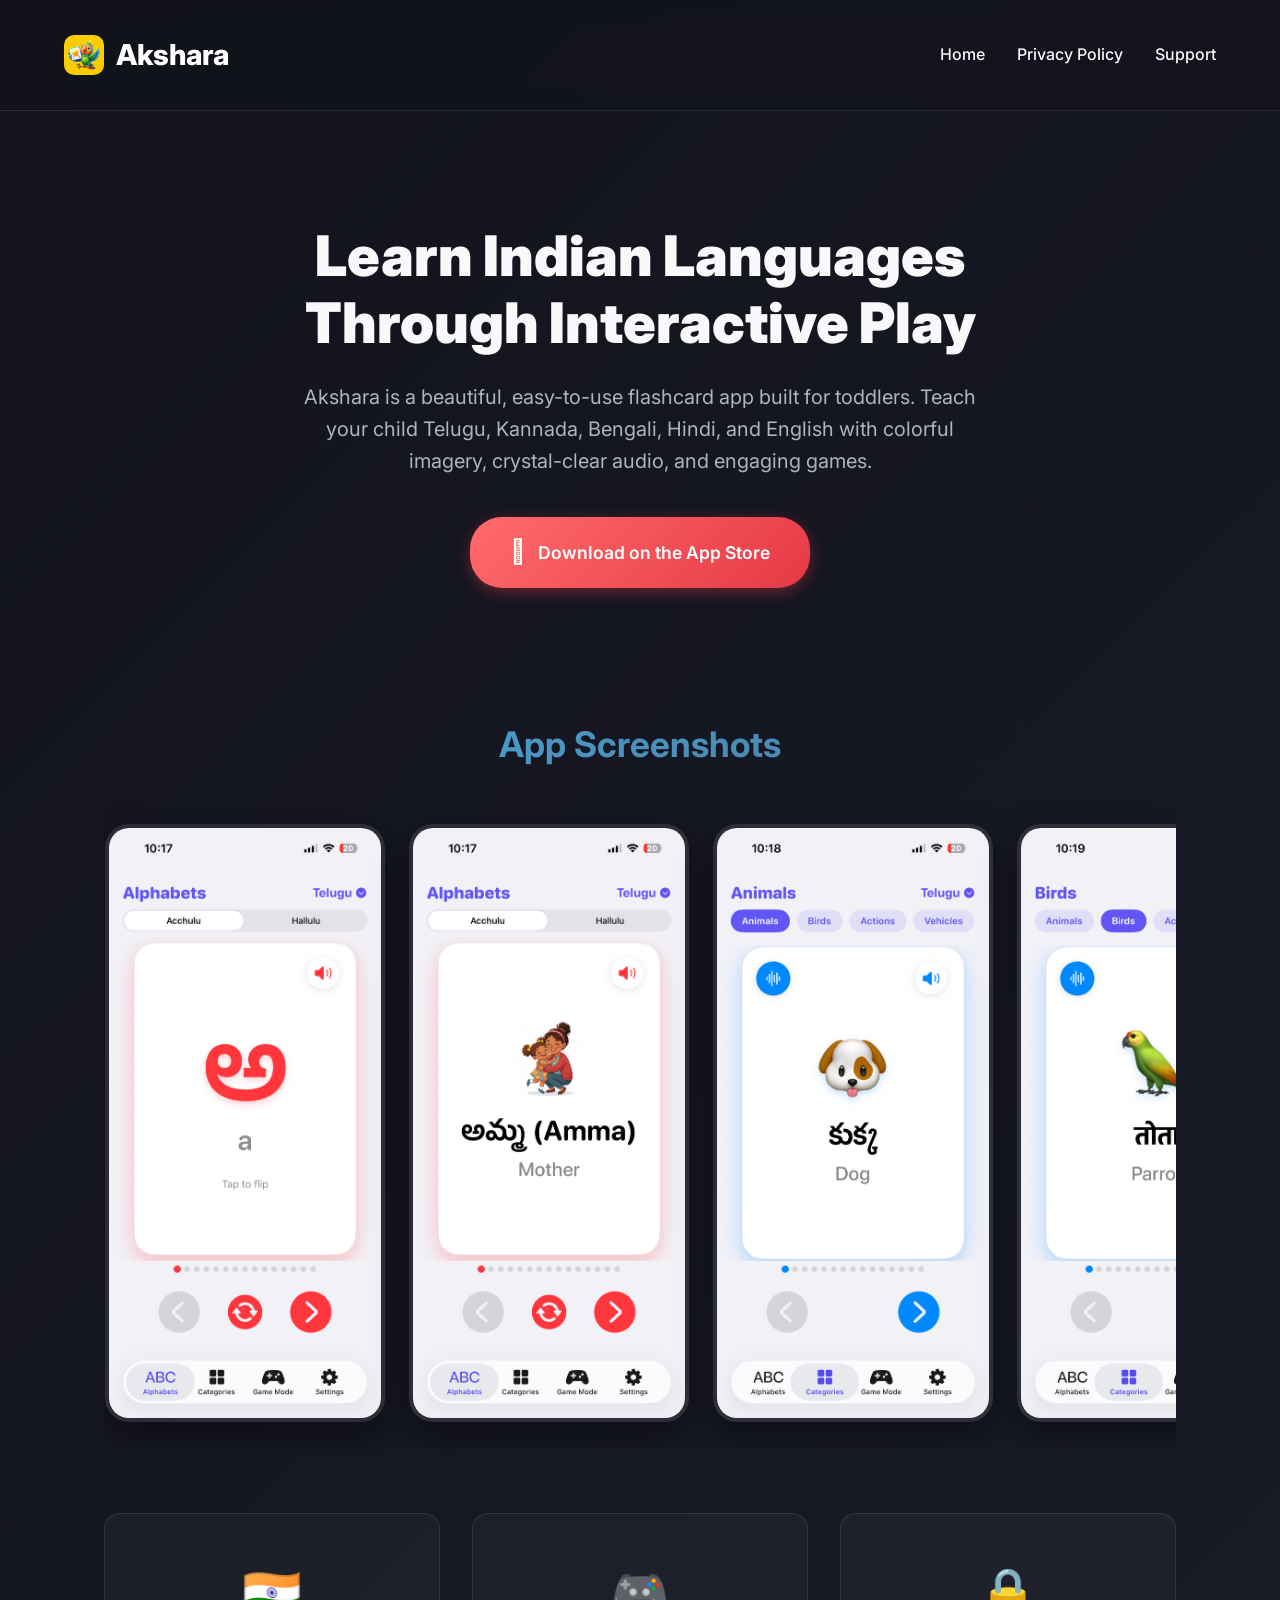
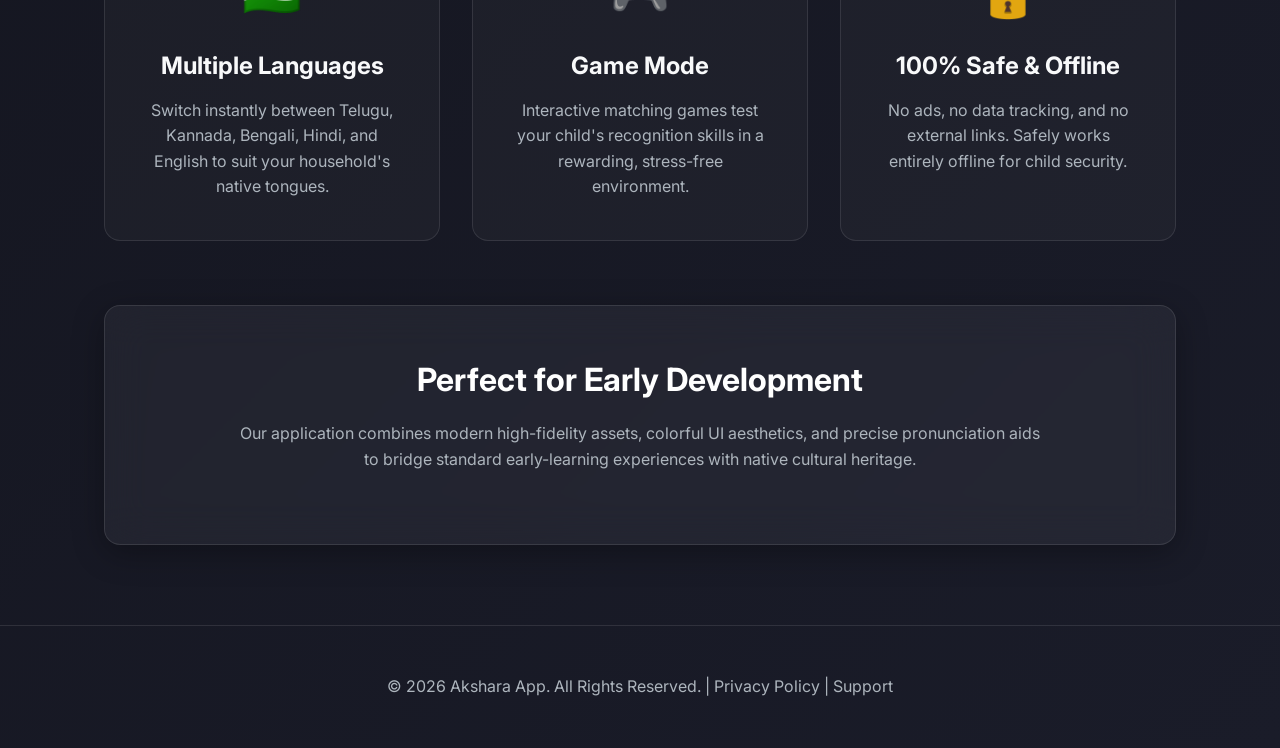
==== index.html @ ad1d8354 "feat: added static pages for Akshara app to enable AppStore registration" ====
<!DOCTYPE html>
<html lang="en">
<head>
  <meta charset="UTF-8">
  <meta name="viewport" content="width=device-width, initial-scale=1.0">
  <title>Akshara - Indian Language Learning App</title>
  <meta name="description" content="A fun, kid-friendly flashcard app designed to teach your child Indian languages like Telugu, Kannada, Bengali, Hindi, and English.">
  <link rel="stylesheet" href="style.css">
  <link rel="preconnect" href="https://fonts.googleapis.com">
  <link rel="preconnect" href="https://fonts.gstatic.com" crossorigin>
  <link href="https://fonts.googleapis.com/css2?family=Inter:wght@400;600;800;900&display=swap" rel="stylesheet">
</head>
<body>

  <header>
    <div class="logo"><img src="AppIcon.png" alt="Akshara App Icon" class="app-icon"> Akshara</div>
    <nav>
      <ul>
        <li><a href="index.html">Home</a></li>
        <li><a href="privacy.html">Privacy Policy</a></li>
        <li><a href="support.html">Support</a></li>
      </ul>
    </nav>
  </header>

  <main>
    <section class="hero fade-in">
      <h1>Learn Indian Languages <br>Through Interactive Play</h1>
      <p>Akshara is a beautiful, easy-to-use flashcard app built for toddlers. Teach your child Telugu, Kannada, Bengali, Hindi, and English with colorful imagery, crystal-clear audio, and engaging games.</p>
      <a href="#" class="cta-button">
        <span style="font-size: 1.5rem;"></span> Download on the App Store
      </a>
    </section>

    <section class="screenshots-container fade-in">
      <h2>App Screenshots</h2>
      <div class="screenshots-scroll">
        <div class="screenshot-item"><img src="Screenshot_1.PNG" alt="Akshara Screenshot 1"></div>
        <div class="screenshot-item"><img src="Screenshot_2.PNG" alt="Akshara Screenshot 2"></div>
        <div class="screenshot-item"><img src="Screenshot_3.PNG" alt="Akshara Screenshot 3"></div>
        <div class="screenshot-item"><img src="Screenshot_4.PNG" alt="Akshara Screenshot 4"></div>
        <div class="screenshot-item"><img src="Screenshot_5.PNG" alt="Akshara Screenshot 5"></div>
        <div class="screenshot-item"><img src="Screenshot_6.PNG" alt="Akshara Screenshot 6"></div>
        <div class="screenshot-item"><img src="Screenshot_7.PNG" alt="Akshara Screenshot 7"></div>
        <div class="screenshot-item"><img src="Screenshot_8.PNG" alt="Akshara Screenshot 8"></div>
        <div class="screenshot-item"><img src="Screenshot_9.PNG" alt="Akshara Screenshot 9"></div>
        <div class="screenshot-item"><img src="Screenshot_10.PNG" alt="Akshara Screenshot 10"></div>
        <div class="screenshot-item"><img src="Screenshot_11.PNG" alt="Akshara Screenshot 11"></div>
      </div>
    </section>

    <section class="features-grid fade-in">
      <div class="feature-card">
        <div class="feature-icon">🇮🇳</div>
        <h3>Multiple Languages</h3>
        <p>Switch instantly between Telugu, Kannada, Bengali, Hindi, and English to suit your household's native tongues.</p>
      </div>

      <div class="feature-card">
        <div class="feature-icon">🎮</div>
        <h3>Game Mode</h3>
        <p>Interactive matching games test your child's recognition skills in a rewarding, stress-free environment.</p>
      </div>

      <div class="feature-card">
        <div class="feature-icon">🔒</div>
        <h3>100% Safe & Offline</h3>
        <p>No ads, no data tracking, and no external links. Safely works entirely offline for child security.</p>
      </div>
    </section>

    <section class="glass-card fade-in" style="text-align: center; margin-top: 4rem;">
      <h2 style="font-size: 2rem; margin-bottom: 1rem; color: #FFF;">Perfect for Early Development</h2>
      <p style="color: var(--text-secondary); max-width: 800px; margin: 0 auto 1.5rem;">Our application combines modern high-fidelity assets, colorful UI aesthetics, and precise pronunciation aids to bridge standard early-learning experiences with native cultural heritage.</p>
    </section>
  </main>

  <footer>
    <p>&copy; 2026 Akshara App. All Rights Reserved. | <a href="privacy.html">Privacy Policy</a> | <a href="support.html">Support</a></p>
  </footer>

</body>
</html>
---- style.css ----
:root {
  --font-family: 'Inter', system-ui, -apple-system, sans-serif;
  --bg-gradient: linear-gradient(135deg, #12131C 0%, #1A1C29 100%);
  --accent-color: #E63946;
  --accent-gradient: linear-gradient(135deg, #FF6B6B 0%, #E63946 100%);
  --secondary-color: #457B9D;
  --secondary-gradient: linear-gradient(135deg, #4EA8DE 0%, #457B9D 100%);
  --glass-bg: rgba(255, 255, 255, 0.05);
  --glass-border: rgba(255, 255, 255, 0.1);
  --text-primary: #F8F9FA;
  --text-secondary: #ADB5BD;
  --radius-sm: 8px;
  --radius-md: 16px;
  --radius-lg: 32px;
}

* {
  margin: 0;
  padding: 0;
  box-sizing: border-box;
}

body {
  font-family: var(--font-family);
  background: var(--bg-gradient);
  color: var(--text-primary);
  min-height: 100vh;
  display: flex;
  flex-direction: column;
  line-height: 1.6;
  overflow-x: hidden;
}

a {
  color: inherit;
  text-decoration: none;
}

/* Animations */
@keyframes fadeIn {
  from { opacity: 0; transform: translateY(20px); }
  to { opacity: 1; transform: translateY(0); }
}

@keyframes pulse {
  0% { transform: scale(1); }
  50% { transform: scale(1.05); }
  100% { transform: scale(1); }
}

.fade-in {
  animation: fadeIn 0.8s ease forwards;
}

/* Header/Navigation */
header {
  padding: 2rem 5%;
  display: flex;
  justify-content: space-between;
  align-items: center;
  border-bottom: 1px solid var(--glass-border);
  backdrop-filter: blur(10px);
  position: sticky;
  top: 0;
  z-index: 100;
  background: rgba(18, 19, 28, 0.8);
}

.logo {
  font-size: 1.8rem;
  font-weight: 800;
  color: #FFF;
  display: flex;
  align-items: center;
  gap: 0.75rem;
}

.app-icon {
  width: 40px;
  height: 40px;
  border-radius: 10px;
  object-fit: cover;
}

.hero-screenshot {
  max-width: 100%;
  width: 320px;
  border-radius: 20px;
  box-shadow: 0 20px 40px rgba(0, 0, 0, 0.4);
  margin-top: 3rem;
  border: 4px solid var(--glass-border);
  transition: transform 0.3s ease;
}

.hero-screenshot:hover {
  transform: translateY(-5px);
}

nav ul {
  display: flex;
  gap: 2rem;
  list-style: none;
}

nav a {
  font-weight: 500;
  transition: color 0.3s ease;
}

nav a:hover {
  color: #FF6B6B;
}

/* Main Layout */
main {
  flex: 1;
  width: 100%;
  max-width: 1200px;
  margin: 0 auto;
  padding: 3rem 5%;
}

/* Hero Section (Landing Page) */
.hero {
  display: flex;
  flex-direction: column;
  align-items: center;
  text-align: center;
  padding: 4rem 0;
}

.hero h1 {
  font-size: 3.5rem;
  font-weight: 900;
  margin-bottom: 1.5rem;
  line-height: 1.2;
}

.hero p {
  font-size: 1.25rem;
  color: var(--text-secondary);
  max-width: 700px;
  margin-bottom: 2.5rem;
}

/* CTA Buttons */
.cta-button {
  display: inline-flex;
  align-items: center;
  gap: 0.75rem;
  background: var(--accent-gradient);
  color: #FFF;
  padding: 1rem 2.5rem;
  border-radius: var(--radius-lg);
  font-size: 1.1rem;
  font-weight: 600;
  border: none;
  cursor: pointer;
  box-shadow: 0 4px 15px rgba(230, 57, 70, 0.4);
  transition: all 0.3s ease;
}

.cta-button:hover {
  transform: translateY(-3px) scale(1.02);
  box-shadow: 0 8px 25px rgba(230, 57, 70, 0.6);
}

/* Glassmorphic Cards (Features, Policies) */
.glass-card {
  background: var(--glass-bg);
  border: 1px solid var(--glass-border);
  backdrop-filter: blur(20px);
  border-radius: var(--radius-md);
  padding: 3rem;
  margin-top: 2rem;
  margin-bottom: 2rem;
  box-shadow: 0 8px 32px 0 rgba(0, 0, 0, 0.3);
}

/* Grid Layouts */
.features-grid {
  display: grid;
  grid-template-columns: repeat(auto-fit, minmax(280px, 1fr));
  gap: 2rem;
  width: 100%;
  margin-top: 3rem;
}

.feature-card {
  background: rgba(255, 255, 255, 0.03);
  border: 1px solid var(--glass-border);
  border-radius: var(--radius-md);
  padding: 2.5rem;
  text-align: center;
  transition: transform 0.3s ease, border-color 0.3s ease;
}

.feature-card:hover {
  transform: translateY(-10px);
  border-color: rgba(255, 255, 255, 0.2);
}

.feature-icon {
  font-size: 3rem;
  margin-bottom: 1rem;
}

.feature-card h3 {
  margin-bottom: 0.75rem;
  font-size: 1.5rem;
}

.feature-card p {
  color: var(--text-secondary);
}

/* Content Styling (Privacy, Terms, Support) */
.content h2 {
  font-size: 2.2rem;
  margin-bottom: 1.5rem;
  background: var(--secondary-gradient);
  -webkit-background-clip: text;
  -webkit-text-fill-color: transparent;
}

.content h3 {
  font-size: 1.5rem;
  margin-top: 2rem;
  margin-bottom: 1rem;
}

.content p, .content ul {
  margin-bottom: 1.5rem;
  color: var(--text-secondary);
  font-size: 1.1rem;
}

.content ul {
  padding-left: 2rem;
}

.content li {
  margin-bottom: 0.5rem;
}

/* Contact Info (Support) */
.contact-info {
  display: flex;
  flex-direction: column;
  gap: 1rem;
  margin-top: 2rem;
}

.contact-item {
  display: flex;
  align-items: center;
  gap: 1rem;
  font-size: 1.1rem;
}

.contact-item span {
  font-size: 1.5rem;
}

/* Footer */
footer {
  padding: 3rem 5%;
  text-align: center;
  color: var(--text-secondary);
  border-top: 1px solid var(--glass-border);
  margin-top: auto;
}

/* Responsive */
@media (max-width: 768px) {
  header {
    flex-direction: column;
    gap: 1.5rem;
    padding: 1.5rem 5%;
  }
  
  .hero h1 {
    font-size: 2.5rem;
  }
}

/* Screenshots Carousel */
.screenshots-container {
  width: 100%;
  margin: 4rem 0;
  text-align: center;
}

.screenshots-container h2 {
  font-size: 2.2rem;
  margin-bottom: 2rem;
  background: var(--secondary-gradient);
  -webkit-background-clip: text;
  -webkit-text-fill-color: transparent;
}

.screenshots-scroll {
  display: flex;
  gap: 24px;
  overflow-x: auto;
  padding: 20px 5%;
  scroll-snap-type: x mandatory;
  -webkit-overflow-scrolling: touch;
  scrollbar-width: none; /* Firefox */
}

.screenshots-scroll::-webkit-scrollbar {
  display: none; /* Chrome/Safari */
}

.screenshot-item {
  flex: 0 0 auto;
  width: 280px;
  scroll-snap-align: start;
}

.screenshot-item img {
  width: 100%;
  border-radius: 24px;
  border: 4px solid var(--glass-border);
  box-shadow: 0 15px 35px rgba(0, 0, 0, 0.4);
  transition: transform 0.3s ease;
}

.screenshot-item img:hover {
  transform: scale(1.02);
}

@media (max-width: 768px) {
  .screenshot-item {
    width: 240px;
  }
}
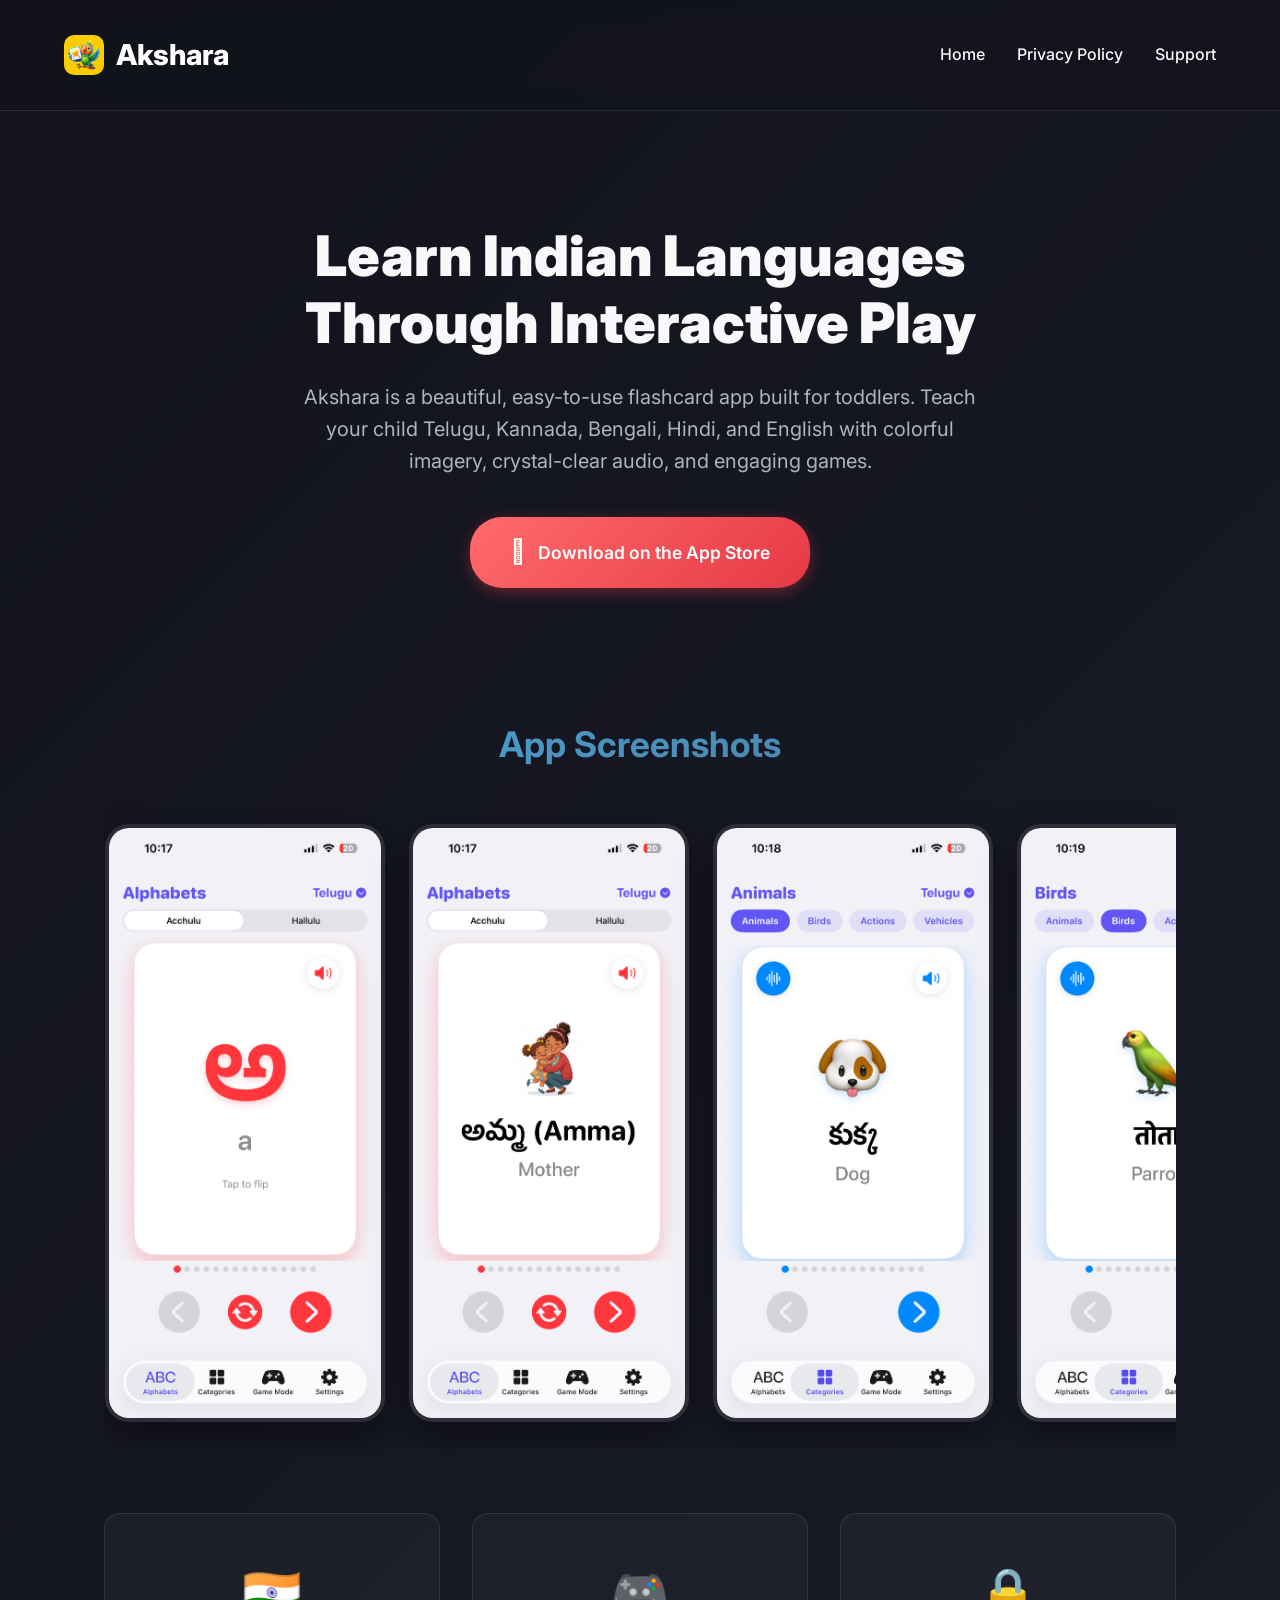
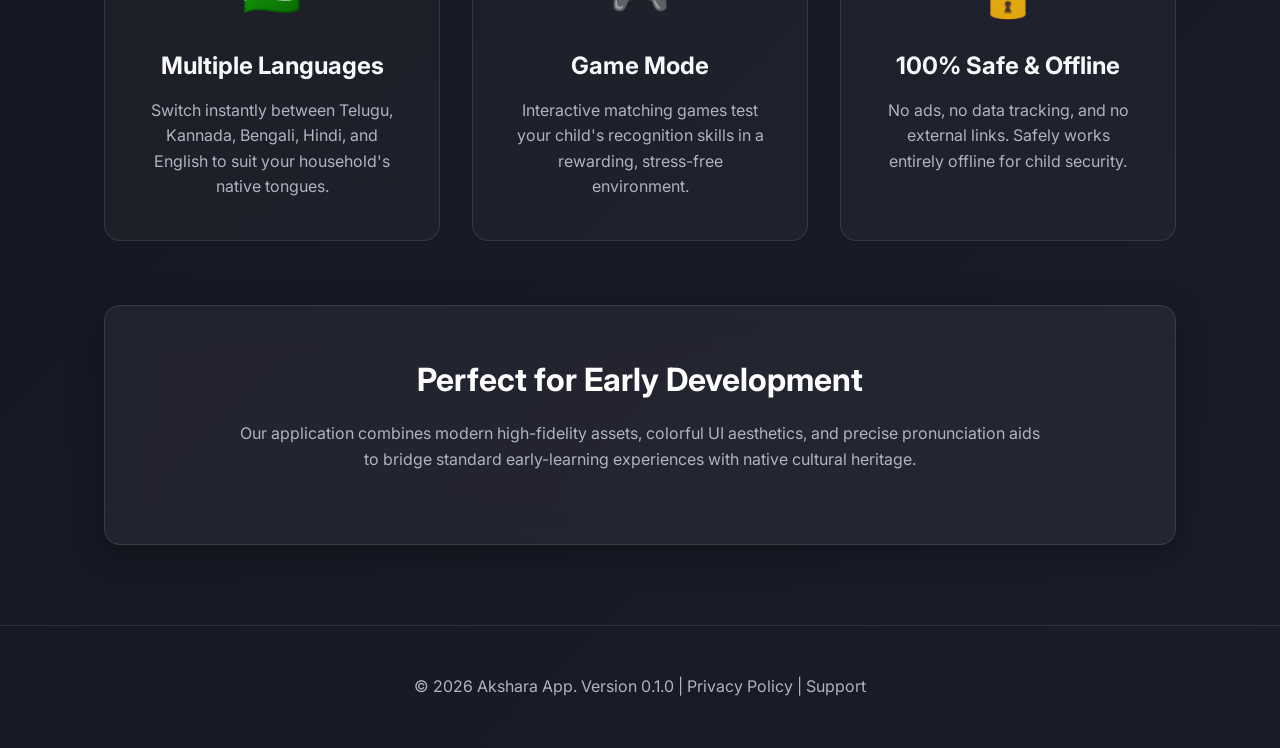
==== commit abca8293: "chore: added version information for the app" ====
--- a/index.html
+++ b/index.html
@@ -76,7 +76,7 @@
   </main>
 
   <footer>
-    <p>&copy; 2026 Akshara App. All Rights Reserved. | <a href="privacy.html">Privacy Policy</a> | <a href="support.html">Support</a></p>
+    <p>&copy; 2026 Akshara App. Version 0.1.0 | <a href="privacy.html">Privacy Policy</a> | <a href="support.html">Support</a></p>
   </footer>
 
 </body>
